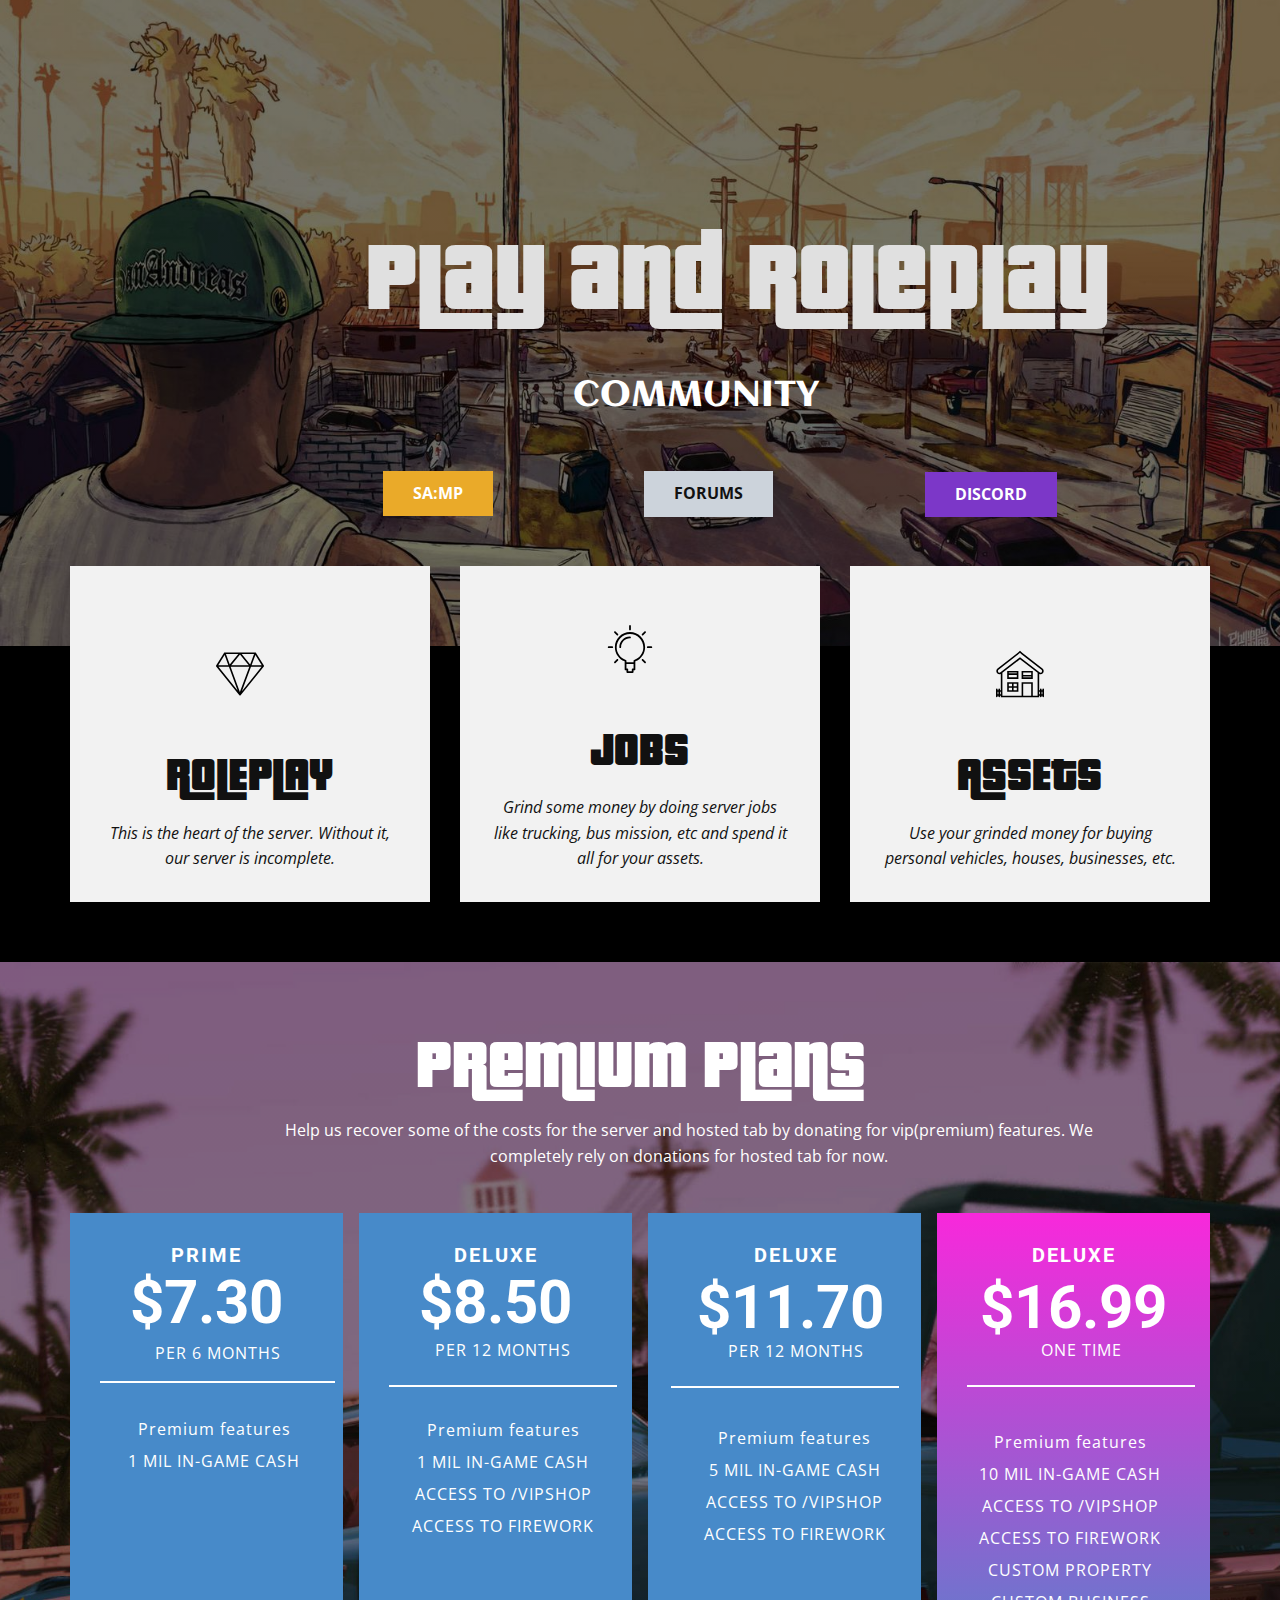
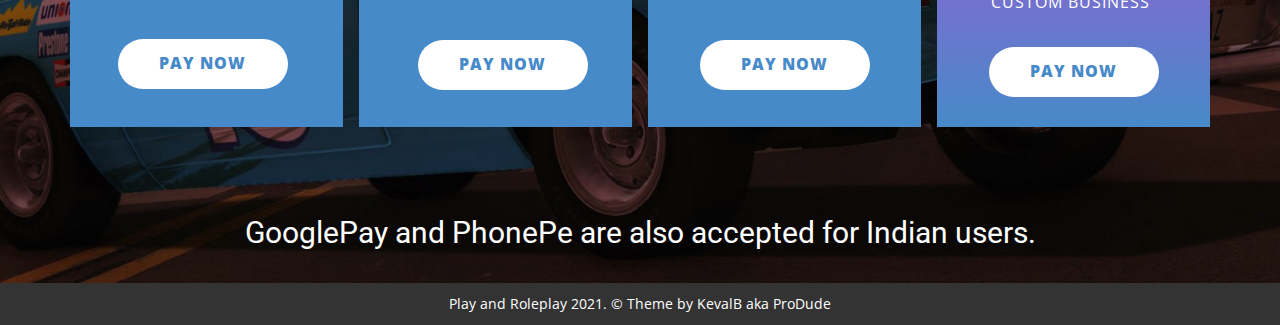
==== index.html @ 864da3d2 "pnr" ====
<!DOCTYPE html>
<html style="font-size: 16px;">
  <head>
    <meta name="viewport" content="width=device-width, initial-scale=1.0">
    <meta charset="utf-8">
    <meta name="keywords" content="Play and Roleplay, Model Comparison">
    <meta name="description" content="">
    <meta name="page_type" content="np-template-header-footer-from-plugin">
    <title>PLAY AND ROLEPLAY</title>
    <link rel="stylesheet" href="nicepage.css" media="screen">
<link rel="stylesheet" href="PLAY-AND-ROLEPLAY.css" media="screen">
    <script class="u-script" type="text/javascript" src="jquery.js" defer=""></script>
    <script class="u-script" type="text/javascript" src="nicepage.js" defer=""></script>
    <meta name="generator" content="Nicepage 3.15.3, nicepage.com">
    
    <link id="u-theme-google-font" rel="stylesheet" href="https://fonts.googleapis.com/css?family=Roboto:100,100i,300,300i,400,400i,500,500i,700,700i,900,900i|Open+Sans:300,300i,400,400i,600,600i,700,700i,800,800i">
    <link id="u-page-google-font" rel="stylesheet" href="https://fonts.googleapis.com/css?family=Aclonica:400">
    
    
    
    
    <script type="application/ld+json">{
		"@context": "http://schema.org",
		"@type": "Organization",
		"name": "Site1",
		"url": "index.html"
}</script>
    <meta property="og:title" content="PLAY AND ROLEPLAY">
    <meta property="og:type" content="website">
    <meta name="theme-color" content="#478ac9">
    <link rel="canonical" href="index.html">
    <meta property="og:url" content="index.html">
  </head>
  <body data-home-page="PLAY-AND-ROLEPLAY.html" data-home-page-title="PLAY AND ROLEPLAY" class="u-black u-body u-overlap u-overlap-contrast"><header class="u-align-left u-clearfix u-header u-header" id="sec-b5c3"><div class="u-clearfix u-sheet u-sheet-1"></div></header>
    <section class="u-align-center u-clearfix u-image u-shading u-section-1" src="" data-image-width="2000" data-image-height="1130" id="sec-d4a2">
      <div class="u-clearfix u-sheet u-sheet-1">
        <h1 class="u-custom-font u-text u-text-custom-color-1 u-title u-text-1">Play and Roleplay</h1>
        <h2 class="u-custom-font u-subtitle u-text u-text-2">COMMUNITY</h2>
        <a href="https://discord.com/invite/gf8XE8x" class="u-btn u-button-style u-custom-color-3 u-btn-1" target="_blank">DISCORD</a>
        <a href="https://pnr-community.ga/forums" class="u-btn u-button-style u-palette-5-light-1 u-btn-2" target="_blank">FORUMS</a>
        <a href="samp://194.233.73.74:7777/" class="u-btn u-button-style u-custom-color-2 u-btn-3" target="_blank">SA:MP</a>
      </div>
    </section>
    <section class="u-align-center u-clearfix u-section-2" id="sec-7d5c">
      <div class="u-clearfix u-sheet u-sheet-1">
        <div class="u-expanded-width u-list u-list-1">
          <div class="u-repeater u-repeater-1">
            <div class="u-align-center u-container-style u-grey-5 u-list-item u-repeater-item u-video-cover u-list-item-1">
              <div class="u-container-layout u-similar-container u-valign-bottom u-container-layout-1"><span class="u-icon u-icon-circle u-text-black u-icon-1">
            <svg class="u-svg-link" preserveAspectRatio="xMidYMin slice" viewBox="0 0 59.986 59.986" style=""><use xmlns:xlink="http://www.w3.org/1999/xlink" xlink:href="#svg-bccd"></use></svg>
            <svg xmlns="http://www.w3.org/2000/svg" xmlns:xlink="http://www.w3.org/1999/xlink" version="1.1" xml:space="preserve" class="u-svg-content" viewBox="0 0 59.986 59.986" x="0px" y="0px" id="svg-bccd" style="enable-background:new 0 0 59.986 59.986;"><path d="M59.972,20.164c0.007-0.041,0.011-0.081,0.013-0.123c0.002-0.049,0.001-0.096-0.003-0.145  c-0.004-0.042-0.01-0.082-0.02-0.123c-0.011-0.048-0.026-0.094-0.044-0.14c-0.009-0.024-0.011-0.049-0.022-0.072  c-0.008-0.017-0.022-0.03-0.031-0.047c-0.009-0.017-0.013-0.035-0.023-0.052l-10-16c-0.046-0.073-0.1-0.139-0.161-0.197  c-0.001-0.001-0.002-0.001-0.003-0.002c-0.086-0.081-0.188-0.139-0.297-0.185c-0.014-0.006-0.023-0.018-0.038-0.024  c-0.011-0.004-0.023-0.002-0.034-0.005c-0.101-0.034-0.205-0.057-0.314-0.057h-38c-0.108,0-0.211,0.023-0.31,0.056  c-0.011,0.003-0.022,0.001-0.032,0.005c-0.015,0.005-0.024,0.017-0.038,0.023c-0.104,0.043-0.202,0.099-0.287,0.175  c-0.005,0.005-0.012,0.008-0.017,0.012c-0.062,0.058-0.117,0.125-0.163,0.198l-10,16c-0.01,0.016-0.014,0.035-0.023,0.052  c-0.009,0.017-0.023,0.03-0.031,0.047c-0.011,0.023-0.013,0.048-0.023,0.072c-0.018,0.046-0.033,0.092-0.044,0.14  c-0.009,0.041-0.016,0.082-0.02,0.124C0,19.945-0.001,19.993,0.001,20.041c0.002,0.042,0.006,0.082,0.013,0.123  c0.008,0.048,0.021,0.095,0.037,0.142c0.013,0.039,0.027,0.077,0.045,0.115c0.009,0.018,0.012,0.038,0.022,0.056  c0.016,0.029,0.04,0.051,0.058,0.078c0.014,0.021,0.022,0.044,0.039,0.064l28.989,35.986c0.002,0.003,0.004,0.005,0.006,0.007  l0.005,0.007c0.003,0.004,0.008,0.005,0.011,0.009c0.082,0.099,0.184,0.174,0.295,0.234c0.03,0.016,0.058,0.03,0.089,0.043  c0.121,0.051,0.249,0.087,0.383,0.087c0.114,0,0.229-0.02,0.343-0.061c0.017-0.006,0.028-0.02,0.045-0.027  c0.051-0.021,0.091-0.055,0.137-0.084c0.076-0.048,0.147-0.098,0.206-0.163c0.014-0.015,0.035-0.022,0.048-0.038l29-36  c0.016-0.02,0.024-0.044,0.039-0.064c0.019-0.027,0.042-0.049,0.058-0.078c0.01-0.018,0.013-0.038,0.022-0.056  c0.018-0.038,0.032-0.075,0.045-0.115C59.95,20.259,59.964,20.213,59.972,20.164z M32.095,4.993h15.459l-4.86,13.045L32.095,4.993z   M40.892,18.993H19.095L29.993,5.58L40.892,18.993z M17.222,18.125L12.423,4.993h15.469L17.222,18.125z M41.593,20.993  L29.818,52.599L18.269,20.993H41.593z M49.221,6.246l7.967,12.748H44.472L49.221,6.246z M10.756,6.259l4.653,12.734H2.798  L10.756,6.259z M16.14,20.993l10.839,29.664L3.083,20.993H16.14z M32.39,51.423l11.337-30.43h13.176L32.39,51.423z"></path></svg>
          </span>
                <h5 class="u-custom-font u-text u-text-1">ROLEPLAY </h5>
                <p class="u-text u-text-2">This is the heart of the server. Without it, our server is incomplete.</p>
              </div>
            </div>
            <div class="u-align-center u-container-style u-grey-5 u-list-item u-repeater-item u-list-item-2">
              <div class="u-container-layout u-similar-container u-valign-bottom u-container-layout-2"><span class="u-icon u-icon-circle u-text-black u-icon-2">
            <svg class="u-svg-link" preserveAspectRatio="xMidYMin slice" viewBox="0 0 54 54" style=""><use xmlns:xlink="http://www.w3.org/1999/xlink" xlink:href="#svg-b006"></use></svg>
            <svg xmlns="http://www.w3.org/2000/svg" xmlns:xlink="http://www.w3.org/1999/xlink" version="1.1" xml:space="preserve" class="u-svg-content" viewBox="0 0 54 54" x="0px" y="0px" id="svg-b006" style="enable-background:new 0 0 54 54;"><g><path d="M27,8c-9.374,0-17,7.626-17,17c0,7.112,4.391,13.412,11,15.9V50c0,0.553,0.447,1,1,1h1v2c0,0.553,0.447,1,1,1h6
		c0.553,0,1-0.447,1-1v-2h1c0.553,0,1-0.447,1-1v-9.1c6.609-2.488,11-8.788,11-15.9C44,15.626,36.374,8,27,8z M30,49
		c-0.553,0-1,0.447-1,1v2h-4v-2c0-0.553-0.447-1-1-1h-1v-5h8v5H30z M31.688,39.242C31.277,39.377,31,39.761,31,40.192V42h-8v-1.808
		c0-0.432-0.277-0.815-0.688-0.95C16.145,37.214,12,31.49,12,25c0-8.271,6.729-15,15-15s15,6.729,15,15
		C42,31.49,37.855,37.214,31.688,39.242z"></path><path d="M27,6c0.553,0,1-0.447,1-1V1c0-0.553-0.447-1-1-1s-1,0.447-1,1v4C26,5.553,26.447,6,27,6z"></path><path d="M51,24h-4c-0.553,0-1,0.447-1,1s0.447,1,1,1h4c0.553,0,1-0.447,1-1S51.553,24,51,24z"></path><path d="M7,24H3c-0.553,0-1,0.447-1,1s0.447,1,1,1h4c0.553,0,1-0.447,1-1S7.553,24,7,24z"></path><path d="M43.264,7.322l-2.828,2.828c-0.391,0.391-0.391,1.023,0,1.414c0.195,0.195,0.451,0.293,0.707,0.293
		s0.512-0.098,0.707-0.293l2.828-2.828c0.391-0.391,0.391-1.023,0-1.414S43.654,6.932,43.264,7.322z"></path><path d="M12.15,38.436l-2.828,2.828c-0.391,0.391-0.391,1.023,0,1.414c0.195,0.195,0.451,0.293,0.707,0.293
		s0.512-0.098,0.707-0.293l2.828-2.828c0.391-0.391,0.391-1.023,0-1.414S12.541,38.045,12.15,38.436z"></path><path d="M41.85,38.436c-0.391-0.391-1.023-0.391-1.414,0s-0.391,1.023,0,1.414l2.828,2.828c0.195,0.195,0.451,0.293,0.707,0.293
		s0.512-0.098,0.707-0.293c0.391-0.391,0.391-1.023,0-1.414L41.85,38.436z"></path><path d="M12.15,11.564c0.195,0.195,0.451,0.293,0.707,0.293s0.512-0.098,0.707-0.293c0.391-0.391,0.391-1.023,0-1.414l-2.828-2.828
		c-0.391-0.391-1.023-0.391-1.414,0s-0.391,1.023,0,1.414L12.15,11.564z"></path><path d="M27,13c-6.617,0-12,5.383-12,12c0,0.553,0.447,1,1,1s1-0.447,1-1c0-5.514,4.486-10,10-10c0.553,0,1-0.447,1-1
		S27.553,13,27,13z"></path>
</g></svg>
          </span>
                <h5 class="u-custom-font u-text u-text-3">JOBS</h5>
                <p class="u-text u-text-4">Grind some money by doing server jobs like trucking, bus mission, etc and spend it all for your assets.</p>
              </div>
            </div>
            <div class="u-align-center u-container-style u-grey-5 u-list-item u-repeater-item u-video-cover u-list-item-3">
              <div class="u-container-layout u-similar-container u-valign-bottom u-container-layout-3"><span class="u-icon u-icon-circle u-icon-3"><svg class="u-svg-link" preserveAspectRatio="xMidYMin slice" viewBox="0 0 60 60" style=""><use xmlns:xlink="http://www.w3.org/1999/xlink" xlink:href="#svg-205a"></use></svg><svg class="u-svg-content" viewBox="0 0 60 60" x="0px" y="0px" id="svg-205a" style="enable-background:new 0 0 60 60;"><g><path d="M14,36.182h14v-10H14V36.182z M16,34.182v-3h10v3H16z M26,28.182v1H16v-1H26z"></path><path d="M14,40.182v12h14v-12H14z M20,42.182v3h-4v-3H20z M16,47.182h4v3h-4V47.182z M22,50.182v-3h4v3H22z M26,45.182h-4v-3h4
		V45.182z"></path><path d="M32,36.182h14v-10H32V36.182z M34,34.182v-1h10v1H34z M44,28.182v3H34v-3H44z"></path><path d="M59,48.182c-0.553,0-1,0.448-1,1v1h-1v-1c0-0.552-0.447-1-1-1s-1,0.448-1,1v1h-1V29.978
		c0.521,0.234,1.073,0.363,1.626,0.363c1.073,0,2.139-0.436,2.927-1.284c0.76-0.818,1.145-1.925,1.057-3.038
		c-0.089-1.112-0.644-2.145-1.522-2.833L32.722,3.345L30,0.818L27.343,3.29L1.913,23.186c-0.879,0.688-1.434,1.721-1.522,2.833
		c-0.088,1.113,0.297,2.22,1.057,3.038c1.194,1.286,3.021,1.61,4.553,0.922v20.204H5v-1c0-0.552-0.447-1-1-1s-1,0.448-1,1v1H2v-1
		c0-0.552-0.447-1-1-1s-1,0.448-1,1v9c0,0.552,0.447,1,1,1s1-0.448,1-1v-1h1v1c0,0.552,0.447,1,1,1s1-0.448,1-1v-1h1v2h26h14h8v-2h1
		v1c0,0.552,0.447,1,1,1s1-0.448,1-1v-1h1v1c0,0.552,0.447,1,1,1s1-0.448,1-1v-9C60,48.63,59.553,48.182,59,48.182z M2.912,27.695
		c-0.385-0.415-0.572-0.954-0.527-1.518c0.045-0.564,0.314-1.067,0.761-1.416L28.64,4.811l1.361-1.265l1.424,1.319l25.43,19.896
		c0.446,0.349,0.716,0.852,0.761,1.416c0.045,0.564-0.143,1.104-0.527,1.518c-0.708,0.762-1.861,0.858-2.686,0.223L54,27.608v0
		l-24-18.5l-23.61,18.2l-0.001,0.001l-0.791,0.609C4.772,28.553,3.62,28.457,2.912,27.695z M2,55.182v-3h1v3H2z M5,55.182v-3h1v3H5z
		 M34,57.182v-15h10v15H34z M52,57.182h-6v-17H32v17H8V28.591l22-16.959l22,16.959V57.182z M54,55.182v-3h1v3H54z M57,55.182v-3h1v3
		H57z"></path>
</g></svg>
            
            
          </span>
                <h5 class="u-custom-font u-text u-text-5">ASSETS</h5>
                <p class="u-text u-text-6">Use your grinded money for buying personal vehicles, houses, businesses, etc.</p>
              </div>
            </div>
          </div>
        </div>
      </div>
    </section>
    <section class="u-align-center u-clearfix u-image u-shading u-section-3" id="carousel_2a16" data-image-width="2000" data-image-height="1125">
      <div class="u-clearfix u-sheet u-sheet-1">
        <h1 class="u-custom-font u-text u-text-body-alt-color u-text-1">Premium Plans</h1>
        <p class="u-text u-text-body-alt-color u-text-2">Help us recover some of the costs for the server and hosted tab by donating for vip(premium) features. We completely rely on donations for hosted tab for now.</p>
        <div class="u-clearfix u-expanded-width u-gutter-16 u-layout-wrap u-layout-wrap-1">
          <div class="u-gutter-0 u-layout">
            <div class="u-layout-row">
              <div class="u-align-center u-container-style u-layout-cell u-left-cell u-palette-1-base u-size-15 u-layout-cell-1">
                <div class="u-container-layout u-valign-bottom-sm u-valign-bottom-xs u-valign-top-md u-container-layout-1">
                  <h5 class="u-text u-text-body-alt-color u-text-3">PRIME</h5>
                  <h2 class="u-text u-text-body-alt-color u-text-4">$7​.30</h2>
                  <p class="u-text u-text-body-alt-color u-text-5">PER 6 MONTHS</p>
                  <div class="u-border-2 u-border-white u-expanded-width u-line u-line-horizontal u-line-1"></div>
                  <p class="u-text u-text-body-alt-color u-text-6">Premium features<br>1 MIL IN-GAME CASH
                  </p>
                  <a href="https://www.paypal.com/paypalme/pereira297/" class="u-btn u-btn-round u-button-style u-radius-50 u-text-palette-1-base u-white u-btn-1" target="_blank">PAY NOW</a>
                </div>
              </div>
              <div class="u-align-center u-container-style u-layout-cell u-palette-1-base u-size-15 u-layout-cell-2">
                <div class="u-container-layout u-valign-bottom-sm u-valign-bottom-xs u-container-layout-2">
                  <h5 class="u-text u-text-body-alt-color u-text-7">deluxe</h5>
                  <h2 class="u-text u-text-body-alt-color u-text-8">$8.50</h2>
                  <p class="u-text u-text-body-alt-color u-text-9">per 12 months</p>
                  <div class="u-border-2 u-border-white u-line u-line-horizontal u-line-2"></div>
                  <p class="u-text u-text-body-alt-color u-text-10">Premium features<br>1 MIL IN-GAME CASH<br>ACCESS TO /VIPSHOP<br>ACCESS TO FIREWORK
                  </p>
                  <a href="https://www.paypal.com/paypalme/pereira297/" class="u-btn u-btn-round u-button-style u-radius-50 u-text-palette-1-base u-white u-btn-2" target="_blank">PAY NOW</a>
                </div>
              </div>
              <div class="u-align-center u-container-style u-layout-cell u-palette-1-base u-size-15 u-layout-cell-3">
                <div class="u-container-layout u-container-layout-3">
                  <h5 class="u-text u-text-body-alt-color u-text-11">DELUXE</h5>
                  <h2 class="u-text u-text-body-alt-color u-text-12">$11.70</h2>
                  <p class="u-text u-text-body-alt-color u-text-13">per 12 months</p>
                  <div class="u-border-2 u-border-white u-line u-line-horizontal u-line-3"></div>
                  <p class="u-text u-text-body-alt-color u-text-14">Premium features<br>5 MIL IN-GAME CASH<br>ACCESS TO /VIPSHOP<br>ACCESS TO FIREWORK
                  </p>
                  <a href="https://www.paypal.com/paypalme/pereira297/" class="u-btn u-btn-round u-button-style u-radius-50 u-text-palette-1-base u-white u-btn-3" target="_blank">PAY NOW</a>
                </div>
              </div>
              <div class="u-align-center u-container-style u-gradient u-layout-cell u-size-15 u-layout-cell-4">
                <div class="u-container-layout u-valign-bottom-xs u-container-layout-4">
                  <h5 class="u-text u-text-body-alt-color u-text-15">DELUXE</h5>
                  <h2 class="u-text u-text-body-alt-color u-text-16">$16.99</h2>
                  <p class="u-text u-text-body-alt-color u-text-17">ONE TIME</p>
                  <div class="u-border-2 u-border-white u-line u-line-horizontal u-line-4"></div>
                  <p class="u-text u-text-body-alt-color u-text-18">Premium features<br>10 MIL IN-GAME CASH<br>ACCESS TO /VIPSHOP<br>ACCESS TO FIREWORK<br>CUSTOM PROPERTY<br>CUSTOM BUSINESS
                  </p>
                  <a href="https://www.paypal.com/paypalme/pereira297/" class="u-btn u-btn-round u-button-style u-radius-50 u-text-palette-1-base u-white u-btn-4" target="_blank">PAY NOW</a>
                </div>
              </div>
            </div>
          </div>
        </div>
        <h2 class="u-subtitle u-text u-text-19">GooglePay and Phone​​Pe are also accepted for Indian users.</h2>
      </div>
    </section>
    
    
    <footer class="u-align-center u-clearfix u-footer u-grey-80 u-footer" id="sec-1881"><div class="u-clearfix u-sheet u-sheet-1">
        <p class="u-small-text u-text u-text-variant u-text-1">Play and Roleplay 2021. © Theme by KevalB aka ProDude</p>
      </div></footer>
  </body>
</html>
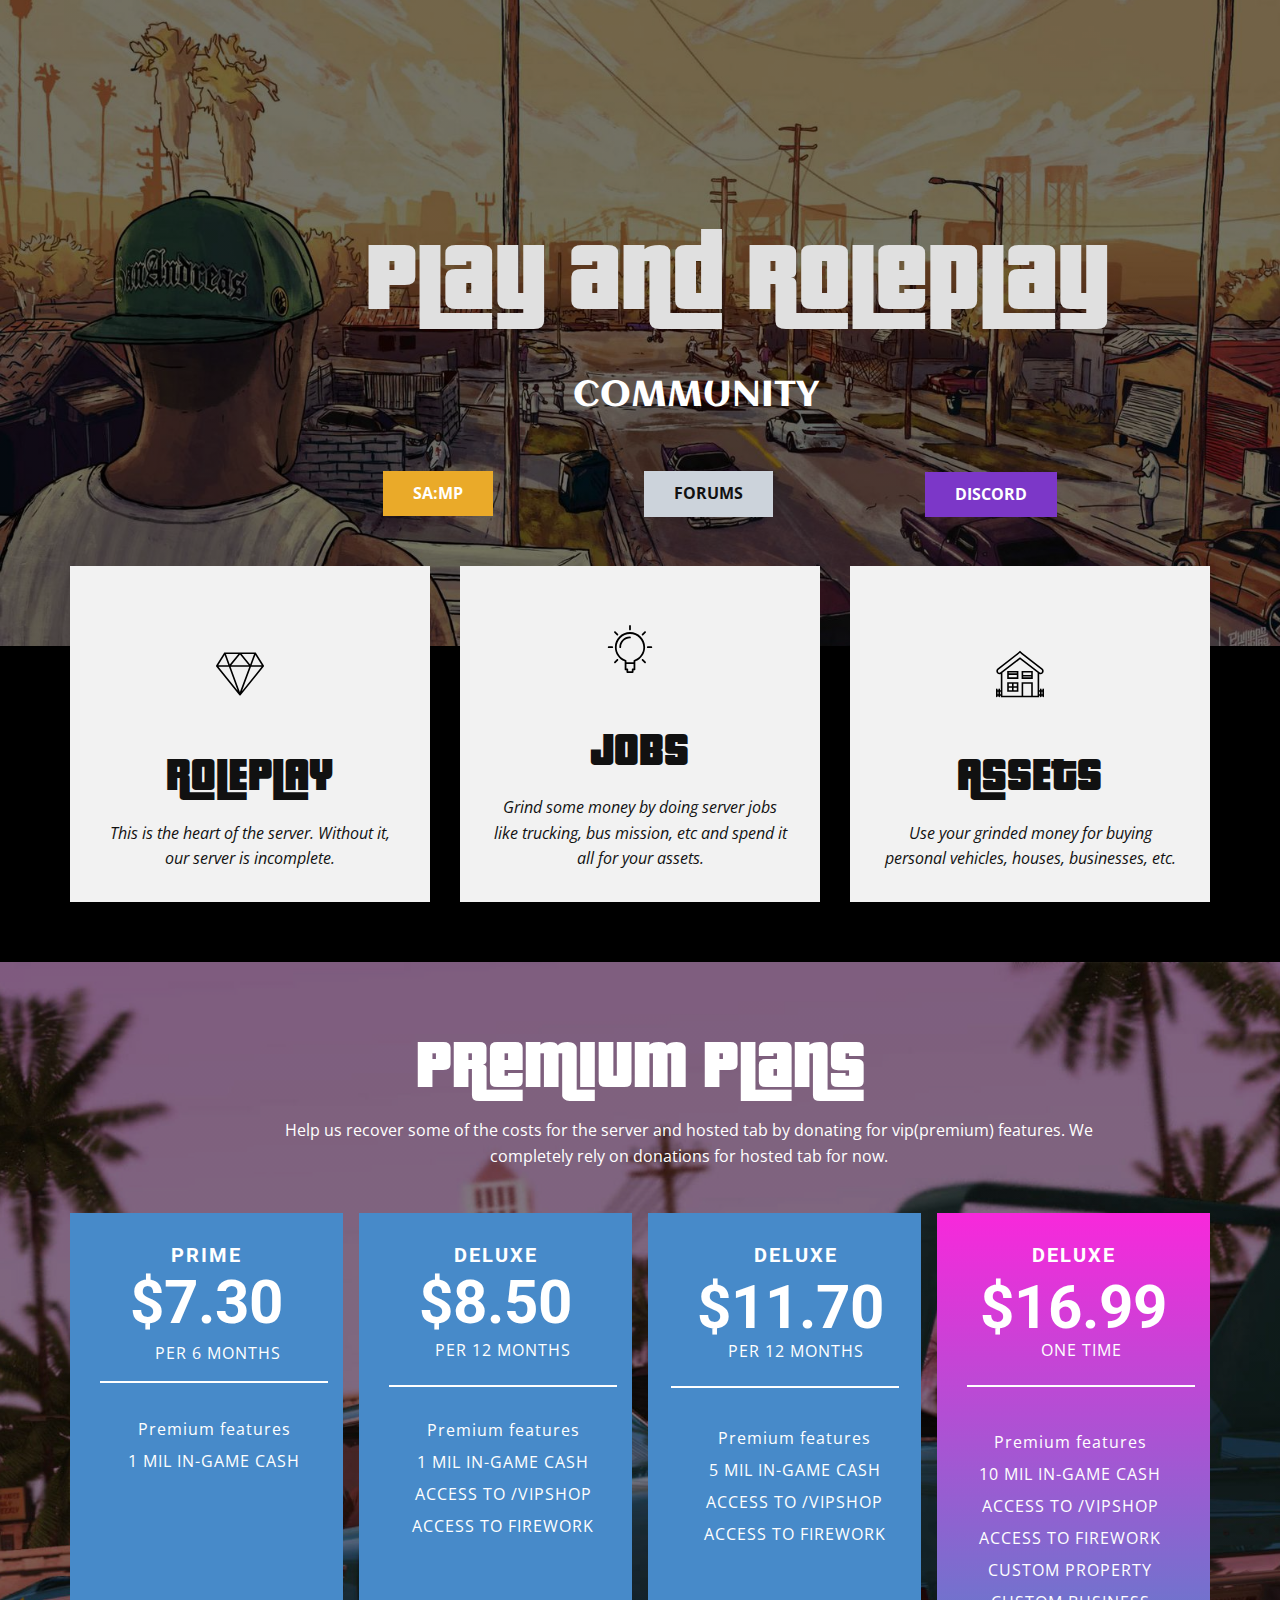
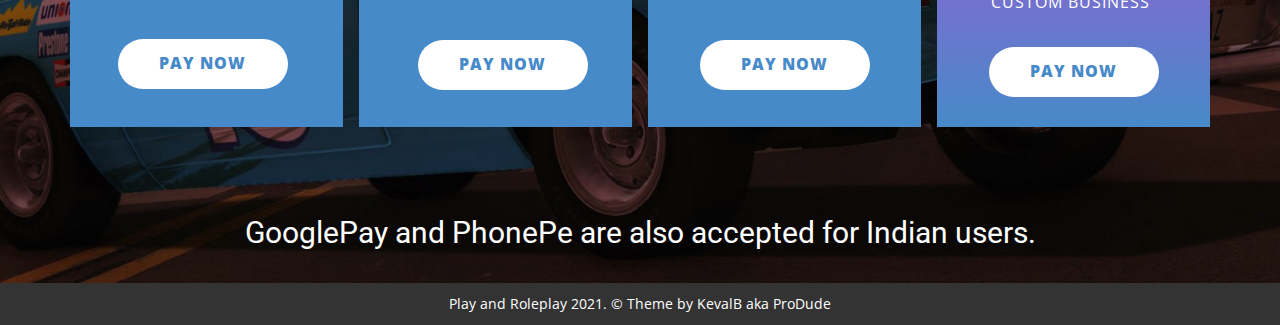
==== commit f5008b39: "pnr" ====
--- a/index.html
+++ b/index.html
@@ -14,7 +14,7 @@
     <meta name="generator" content="Nicepage 3.15.3, nicepage.com">
     
     <link id="u-theme-google-font" rel="stylesheet" href="https://fonts.googleapis.com/css?family=Roboto:100,100i,300,300i,400,400i,500,500i,700,700i,900,900i|Open+Sans:300,300i,400,400i,600,600i,700,700i,800,800i">
-    <link id="u-page-google-font" rel="stylesheet" href="https://fonts.googleapis.com/css?family=Aclonica:400">
+    <link id="u-page-google-font" rel="stylesheet" href="https://fonts.googleapis.com/css?family=Roboto:100,100i,300,300i,400,400i,500,500i,700,700i,900,900i|Aclonica:400">
     
     
     
@@ -37,7 +37,7 @@
         <h1 class="u-custom-font u-text u-text-custom-color-1 u-title u-text-1">Play and Roleplay</h1>
         <h2 class="u-custom-font u-subtitle u-text u-text-2">COMMUNITY</h2>
         <a href="https://discord.com/invite/gf8XE8x" class="u-btn u-button-style u-custom-color-3 u-btn-1" target="_blank">DISCORD</a>
-        <a href="https://pnr-community.ga/forums" class="u-btn u-button-style u-palette-5-light-1 u-btn-2" target="_blank">FORUMS</a>
+        <a href="http://pnr-forums.ga/" class="u-btn u-button-style u-palette-5-light-1 u-btn-2" target="_blank">FORUMS</a>
         <a href="samp://194.233.73.74:7777/" class="u-btn u-button-style u-custom-color-2 u-btn-3" target="_blank">SA:MP</a>
       </div>
     </section>
@@ -110,7 +110,7 @@
                   <h5 class="u-text u-text-body-alt-color u-text-3">PRIME</h5>
                   <h2 class="u-text u-text-body-alt-color u-text-4">$7​.30</h2>
                   <p class="u-text u-text-body-alt-color u-text-5">PER 6 MONTHS</p>
-                  <div class="u-border-2 u-border-white u-expanded-width u-line u-line-horizontal u-line-1"></div>
+                  <div class="u-border-2 u-border-white u-line u-line-horizontal u-line-1"></div>
                   <p class="u-text u-text-body-alt-color u-text-6">Premium features<br>1 MIL IN-GAME CASH
                   </p>
                   <a href="https://www.paypal.com/paypalme/pereira297/" class="u-btn u-btn-round u-button-style u-radius-50 u-text-palette-1-base u-white u-btn-1" target="_blank">PAY NOW</a>
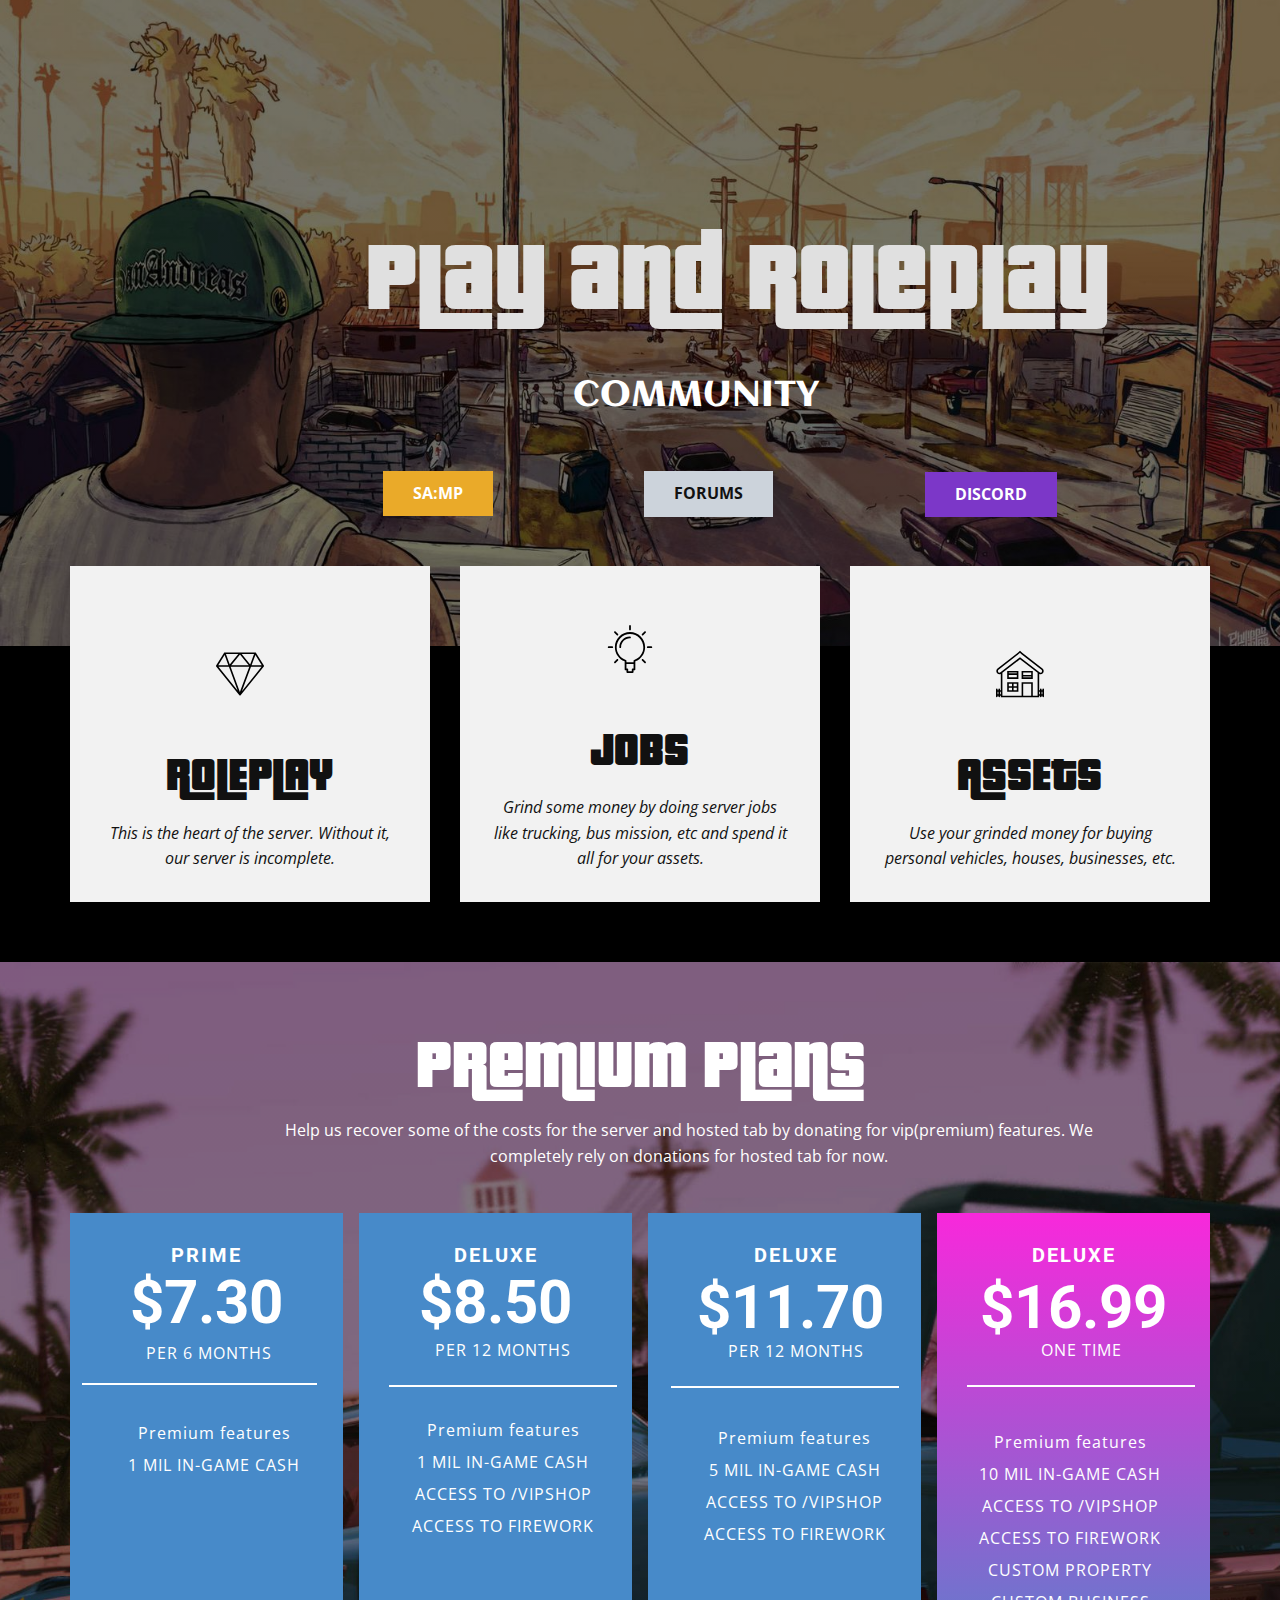
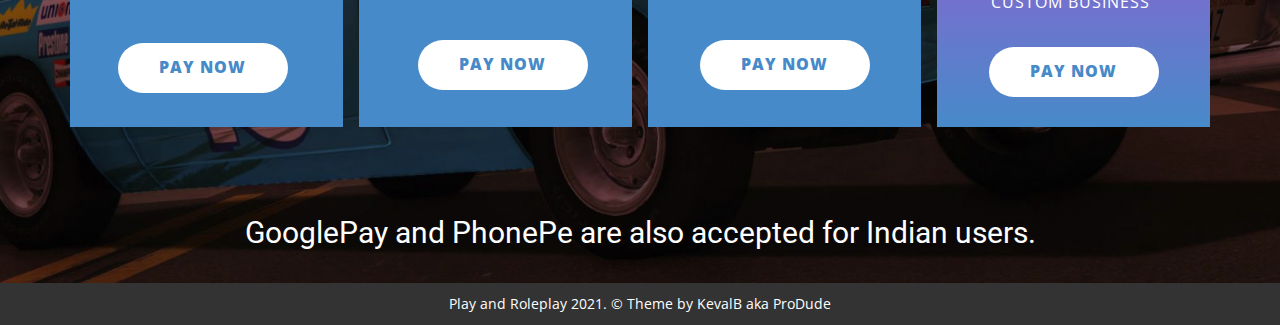
==== commit 5a45db92: "Update index.html" ====
--- a/index.html
+++ b/index.html
@@ -38,7 +38,7 @@
         <h2 class="u-custom-font u-subtitle u-text u-text-2">COMMUNITY</h2>
         <a href="https://discord.com/invite/gf8XE8x" class="u-btn u-button-style u-custom-color-3 u-btn-1" target="_blank">DISCORD</a>
         <a href="http://pnr-forums.ga/" class="u-btn u-button-style u-palette-5-light-1 u-btn-2" target="_blank">FORUMS</a>
-        <a href="samp://194.233.73.74:7777/" class="u-btn u-button-style u-custom-color-2 u-btn-3" target="_blank">SA:MP</a>
+        <a href="samp://192.248.189.165:7777/" class="u-btn u-button-style u-custom-color-2 u-btn-3" target="_blank">SA:MP</a>
       </div>
     </section>
     <section class="u-align-center u-clearfix u-section-2" id="sec-7d5c">
@@ -161,4 +161,4 @@
         <p class="u-small-text u-text u-text-variant u-text-1">Play and Roleplay 2021. © Theme by KevalB aka ProDude</p>
       </div></footer>
   </body>
-</html>+</html>
--- a/PLAY-AND-ROLEPLAY.css
+++ b/PLAY-AND-ROLEPLAY.css
@@ -440,25 +440,25 @@
 }
 
 .u-section-3 .u-layout-cell-1 {
-  min-height: 522px;
+  min-height: 530px;
   background-image: none;
 }
 
 .u-section-3 .u-container-layout-1 {
-  padding: 30px 8px 30px 30px;
+  padding: 30px 8px 30px 12px;
 }
 
 .u-section-3 .u-text-3 {
   font-weight: 700;
   text-transform: uppercase;
   letter-spacing: 2px;
-  margin: 0 89px 0 67px;
+  margin: 0 89px 0 85px;
 }
 
 .u-section-3 .u-text-4 {
   font-size: 3.75rem;
   font-weight: 700;
-  margin: 3px 47px 0 25px;
+  margin: 3px 47px 0 43px;
 }
 
 .u-section-3 .u-text-5 {
@@ -470,16 +470,15 @@
 }
 
 .u-section-3 .u-line-1 {
-  margin-top: 14px;
-  margin-bottom: 0;
   height: 2px;
-  margin-right: 7px;
+  width: 235px;
+  margin: 16px 18px 0 auto;
 }
 
 .u-section-3 .u-text-6 {
   line-height: 2;
   letter-spacing: 1px;
-  margin: 30px 18px 0 11px;
+  margin: 32px 18px 0 29px;
 }
 
 .u-section-3 .u-btn-1 {
@@ -655,6 +654,8 @@
 .u-section-3 .u-text-19 {
   width: 838px;
   font-size: 1.875rem;
+  font-weight: normal;
+  font-family: Roboto, sans-serif;
   margin: 89px auto 19px;
 }
 
@@ -688,7 +689,8 @@
   }
 
   .u-section-3 .u-line-1 {
-    margin-right: initial;
+    width: 203px;
+    margin-right: 0;
   }
 
   .u-section-3 .u-text-6 {
@@ -736,19 +738,24 @@
     min-height: 711px;
   }
 
+  .u-section-3 .u-container-layout-3 {
+    padding-left: 3px;
+  }
+
   .u-section-3 .u-text-12 {
-    margin-left: 0;
-    margin-right: 0;
+    margin-right: 0;
+    margin-left: 20px;
   }
 
   .u-section-3 .u-line-3 {
     width: 201px;
+    margin-left: auto;
   }
 
   .u-section-3 .u-text-14 {
     width: 201px;
-    margin-left: 0;
-    margin-right: 0;
+    margin-right: 0;
+    margin-left: 20px;
   }
 
   .u-section-3 .u-btn-3 {
@@ -795,11 +802,6 @@
   .u-section-3 .u-btn-4 {
     margin-top: 20px;
     margin-left: 20px;
-  }
-
-  .u-section-3 .u-text-19 {
-    font-weight: normal;
-    font-family: Roboto, sans-serif;
   }
 }
 
@@ -847,7 +849,11 @@
 
   .u-section-3 .u-text-5 {
     margin-top: 3px;
-    width: 130px;
+    width: 148px;
+  }
+
+  .u-section-3 .u-line-1 {
+    width: 148px;
   }
 
   .u-section-3 .u-text-6 {
